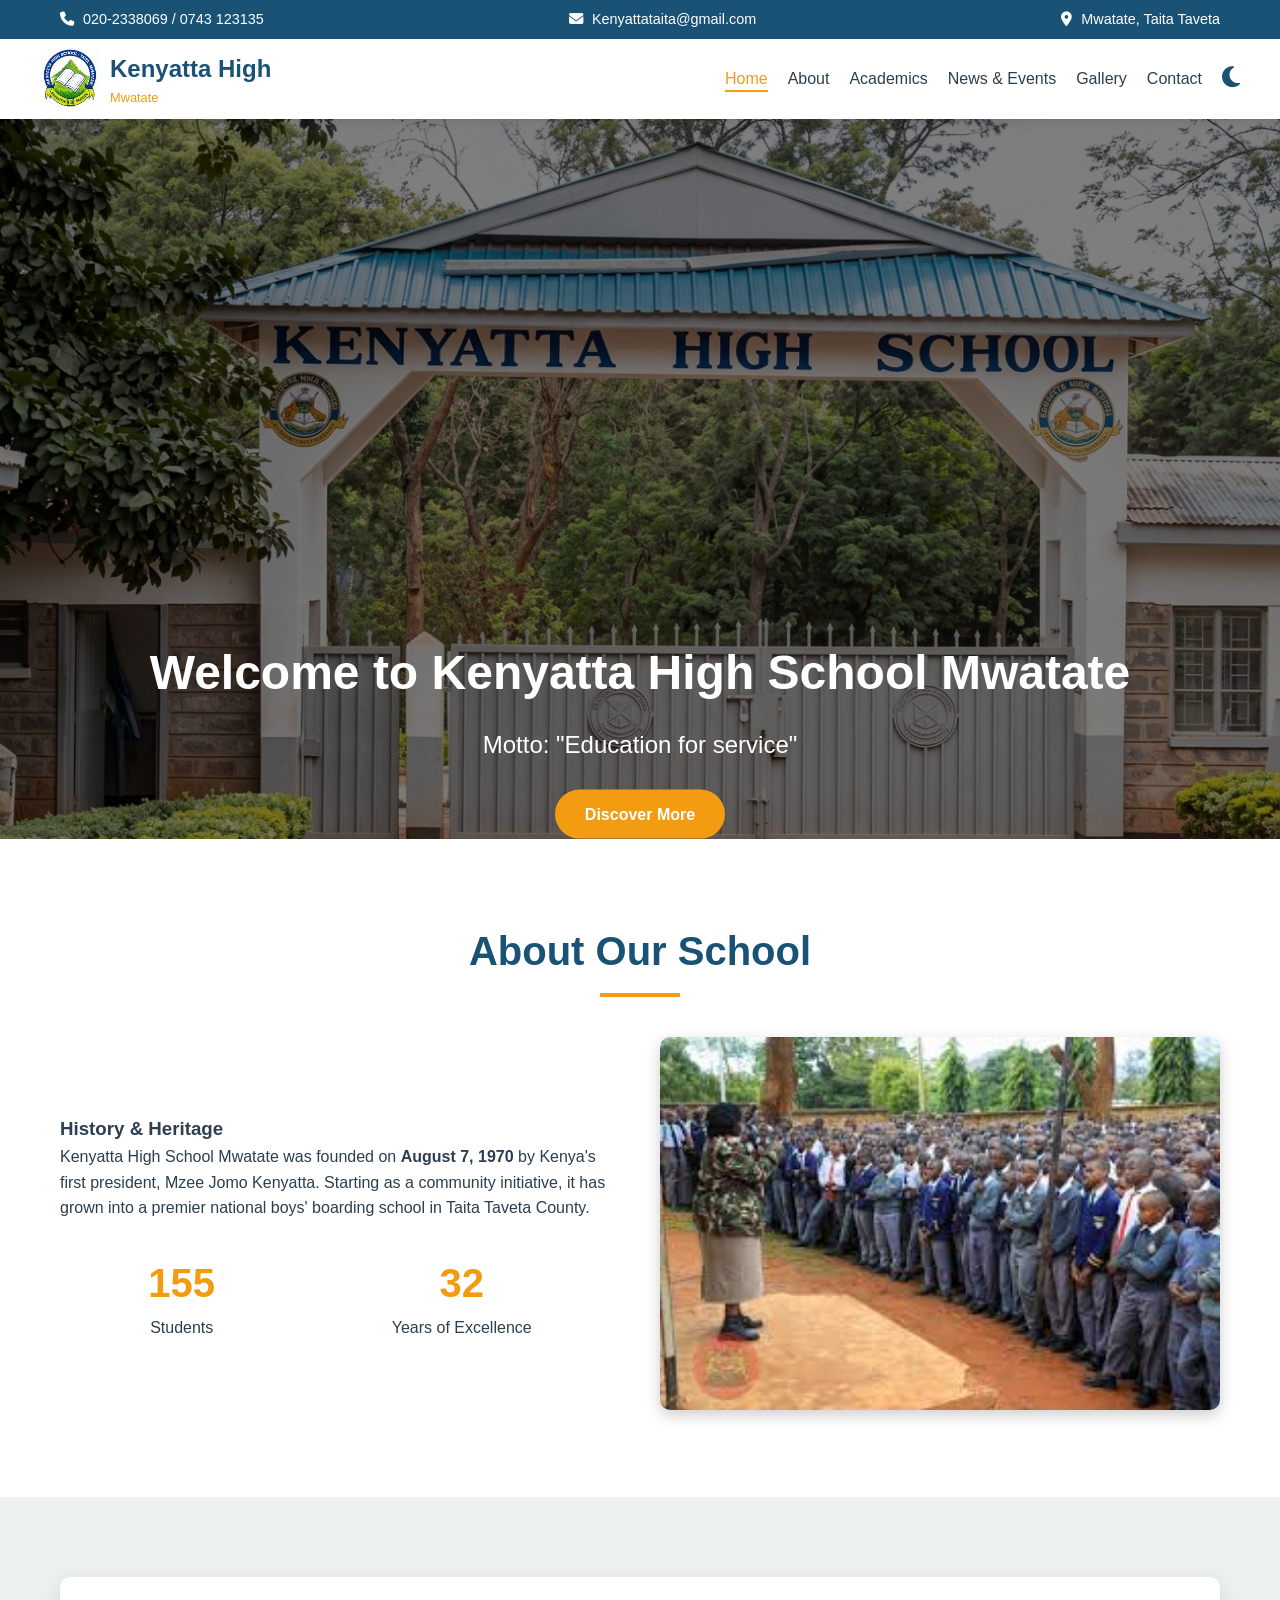
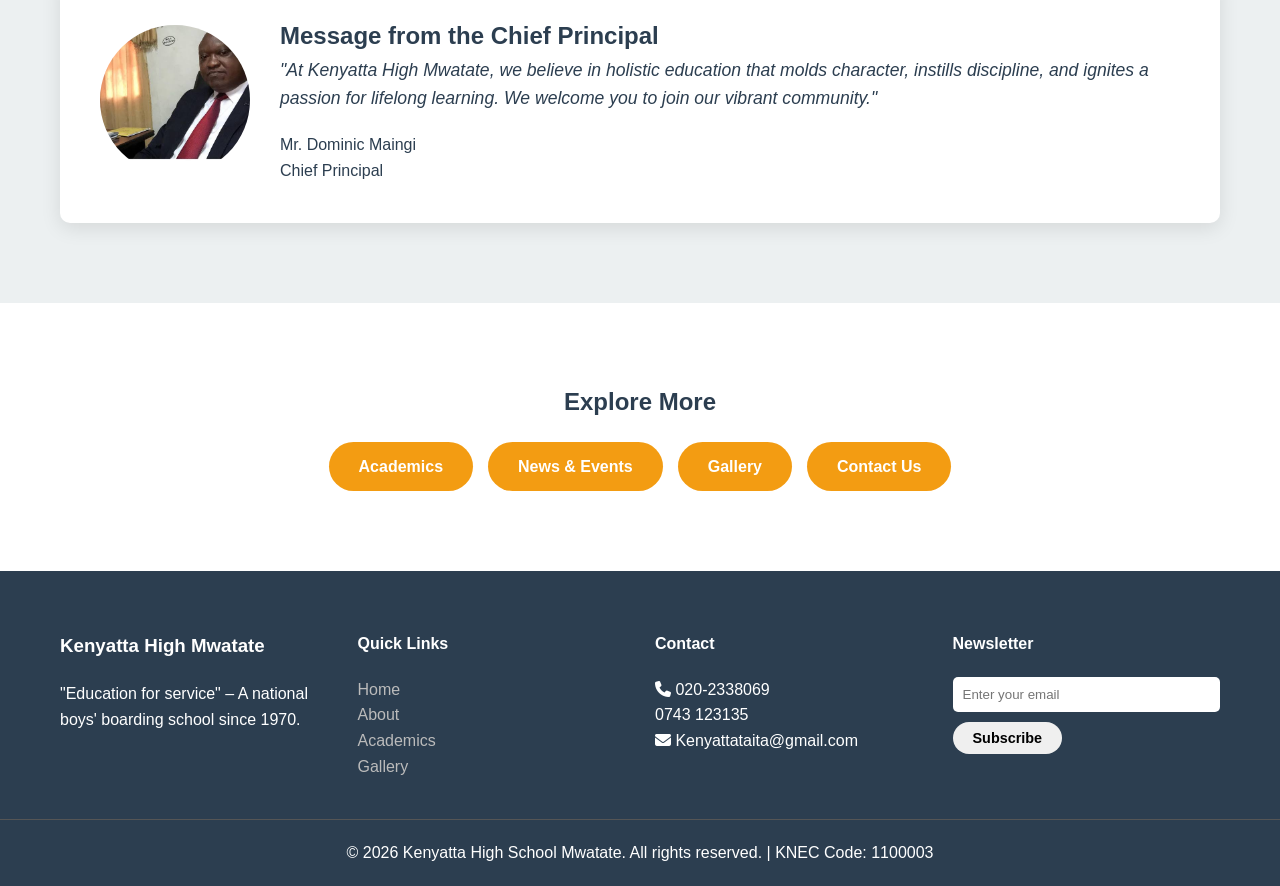
==== index.html @ a3734866 "Add files via upload" ====
<!DOCTYPE html>
<html lang="en">
<head>
    <meta charset="UTF-8">
    <meta name="viewport" content="width=device-width, initial-scale=1.0">
    <title>Kenyatta High School Mwatate | Home</title>
    <meta name="description" content="Kenyatta High School Mwatate - A national boys' boarding school in Taita Taveta offering quality education since 1970.">
    <link rel="icon" type="image/jpeg" href="images/badge.jpg">
    <link rel="stylesheet" href="https://cdnjs.cloudflare.com/ajax/libs/font-awesome/6.5.1/css/all.min.css">
    <link rel="stylesheet" href="css/style.css">
    <style>
        .hero-static {
            position: relative; height: 80vh; background-size: cover; background-position: center;
            display: flex; align-items: center; justify-content: center;
        }
        .hero-static .overlay {
            position: absolute; top:0; left:0; width:100%; height:100%;
            background: rgba(0,0,0,0.5);
        }
        .hero-static .hero-content {
            position: relative; z-index:1; text-align:center; color:#fff;
        }
    </style>
</head>
<body>
    <div id="preloader"><div class="loader"></div></div>

    <header id="header">
        <div class="top-bar">
            <div class="container">
                <span><i class="fas fa-phone"></i> 020-2338069 / 0743 123135</span>
                <span><i class="fas fa-envelope"></i> Kenyattataita@gmail.com</span>
                <span><i class="fas fa-map-marker-alt"></i> Mwatate, Taita Taveta</span>
            </div>
        </div>
        <nav class="navbar">
            <div class="container">
                <a href="index.html" class="logo">
                    <img src="images/badge.jpg" alt="School Logo">
                    <div>
                        <h1>Kenyatta High</h1>
                        <p>Mwatate</p>
                    </div>
                </a>
                <ul class="nav-menu" id="nav-menu">
                    <li><a href="index.html" class="active">Home</a></li>
                    <li><a href="about.html">About</a></li>
                    <li><a href="academics.html">Academics</a></li>
                    <li><a href="news.html">News & Events</a></li>
                    <li><a href="gallery.html">Gallery</a></li>
                    <li><a href="contact.html">Contact</a></li>
                    <li><button id="darkModeToggle" class="btn-icon"><i class="fas fa-moon"></i></button></li>
                </ul>
                <div class="hamburger" id="hamburger"><span></span><span></span><span></span></div>
            </div>
        </nav>
    </header>

    <section id="home" class="hero-static" style="background-image: url('images/entrance.png');">
        <div class="overlay"></div>
        <div class="hero-content">
            <h2>Welcome to Kenyatta High School Mwatate</h2>
            <p>Motto: "Education for service"</p>
            <a href="about.html" class="btn btn-primary">Discover More</a>
        </div>
    </section>

    <section class="section">
        <div class="container">
            <h2 class="section-title">About Our School</h2>
            <div class="about-grid">
                <div class="about-text">
                    <h3>History & Heritage</h3>
                    <p>Kenyatta High School Mwatate was founded on <strong>August 7, 1970</strong> by Kenya's first president, Mzee Jomo Kenyatta. Starting as a community initiative, it has grown into a premier national boys' boarding school in Taita Taveta County.</p>
                    <div class="stats">
                        <div class="stat-item"><span class="counter" data-target="960">0</span><p>Students</p></div>
                        <div class="stat-item"><span class="counter" data-target="56">0</span><p>Years of Excellence</p></div>
                    </div>
                </div>
                <div class="about-image"><img src="images/about.jpg" alt="School building"></div>
            </div>
        </div>
    </section>

    <section class="principals-message section bg-light">
        <div class="container">
            <div class="message-card">
                <img src="images/principal.jpg" alt="Principal Dominic Maingi" class="principal-img">
                <div class="message-content">
                    <h2>Message from the Chief Principal</h2>
                    <blockquote>"At Kenyatta High Mwatate, we believe in holistic education that molds character, instills discipline, and ignites a passion for lifelong learning. We welcome you to join our vibrant community."</blockquote>
                    <p class="principal-name">Mr. Dominic Maingi</p>
                    <p class="principal-title">Chief Principal</p>
                </div>
            </div>
        </div>
    </section>

    <section class="section">
        <div class="container" style="text-align:center;">
            <h2>Explore More</h2>
            <div style="display:flex; flex-wrap:wrap; gap:15px; justify-content:center; margin-top:20px;">
                <a href="academics.html" class="btn btn-primary">Academics</a>
                <a href="news.html" class="btn btn-primary">News & Events</a>
                <a href="gallery.html" class="btn btn-primary">Gallery</a>
                <a href="contact.html" class="btn btn-primary">Contact Us</a>
            </div>
        </div>
    </section>

    <footer class="footer">
        <div class="container footer-grid">
            <div class="footer-col">
                <h3>Kenyatta High Mwatate</h3>
                <p>"Education for service" – A national boys' boarding school since 1970.</p>
            </div>
            <div class="footer-col">
                <h4>Quick Links</h4>
                <ul>
                    <li><a href="index.html">Home</a></li>
                    <li><a href="about.html">About</a></li>
                    <li><a href="academics.html">Academics</a></li>
                    <li><a href="gallery.html">Gallery</a></li>
                </ul>
            </div>
            <div class="footer-col">
                <h4>Contact</h4>
                <p><i class="fas fa-phone"></i> 020-2338069<br> 0743 123135</p>
                <p><i class="fas fa-envelope"></i> Kenyattataita@gmail.com</p>
            </div>
            <div class="footer-col">
                <h4>Newsletter</h4>
                <form id="newsletterForm">
                    <input type="email" placeholder="Enter your email" required>
                    <button type="submit" class="btn btn-sm">Subscribe</button>
                </form>
            </div>
        </div>
        <div class="footer-bottom">
            <p>&copy; 2026 Kenyatta High School Mwatate. All rights reserved. | KNEC Code: 1100003</p>
        </div>
    </footer>

    <button id="backToTop"><i class="fas fa-chevron-up"></i></button>
    <script src="js/main.js"></script>
</body>
</html>
---- css/style.css ----
/* === Reset & Base === */
* {
    margin: 0;
    padding: 0;
    box-sizing: border-box;
}
:root {
    --primary: #1a5276;
    --secondary: #f39c12;
    --dark: #2c3e50;
    --light: #ecf0f1;
    --white: #ffffff;
    --transition: all 0.3s ease;
}
html {
    scroll-behavior: smooth;
}
body {
    font-family: 'Segoe UI', Tahoma, Geneva, Verdana, sans-serif;
    line-height: 1.6;
    color: var(--dark);
    background: var(--white);
    transition: background 0.3s, color 0.3s;
}
body.dark-mode {
    --primary: #2980b9;
    --dark: #ecf0f1;
    --light: #2c3e50;
    --white: #1a1a2e;
    color: var(--dark);
    background: var(--white);
}
.container {
    max-width: 1200px;
    margin: auto;
    padding: 0 20px;
}
.section {
    padding: 80px 0;
}
.section-title {
    text-align: center;
    font-size: 2.5rem;
    margin-bottom: 40px;
    position: relative;
    color: var(--primary);
}
.section-title::after {
    content: '';
    display: block;
    width: 80px;
    height: 4px;
    background: var(--secondary);
    margin: 10px auto;
}
.bg-light {
    background: var(--light);
}
.btn {
    display: inline-block;
    padding: 12px 30px;
    border: none;
    border-radius: 30px;
    font-weight: bold;
    cursor: pointer;
    transition: var(--transition);
    text-decoration: none;
}
.btn-primary {
    background: var(--secondary);
    color: var(--white);
}
.btn-primary:hover {
    background: #e67e22;
    transform: translateY(-2px);
}
.btn-sm {
    padding: 8px 20px;
    font-size: 0.9rem;
}
.btn-icon {
    background: transparent;
    border: none;
    font-size: 1.5rem;
    cursor: pointer;
    color: var(--primary);
}

/* Preloader */
#preloader {
    position: fixed;
    top: 0; left: 0;
    width: 100%;
    height: 100%;
    background: #fff;
    z-index: 9999;
    display: flex;
    justify-content: center;
    align-items: center;
    transition: opacity 0.5s;
}
#preloader.fade-out {
    opacity: 0;
    visibility: hidden;
}
.loader {
    border: 5px solid #f3f3f3;
    border-top: 5px solid var(--secondary);
    border-radius: 50%;
    width: 60px;
    height: 60px;
    animation: spin 1s linear infinite;
}
@keyframes spin { 0% { transform: rotate(0deg); } 100% { transform: rotate(360deg); } }

/* Header */
.top-bar {
    background: var(--primary);
    color: var(--white);
    padding: 8px 0;
    font-size: 0.9rem;
}
.top-bar .container {
    display: flex;
    justify-content: space-between;
    flex-wrap: wrap;
    gap: 15px;
}
.top-bar span i { margin-right: 5px; }
.navbar {
    background: var(--white);
    box-shadow: 0 2px 10px rgba(0,0,0,0.1);
    position: sticky;
    top: 0;
    z-index: 1000;
}
.navbar .container {
    display: flex;
    justify-content: space-between;
    align-items: center;
    padding: 10px 0;
}
.logo {
    display: flex;
    align-items: center;
    text-decoration: none;
    color: var(--primary);
}
.logo img {
    width: 60px;
    margin-right: 10px;
}
.logo h1 {
    font-size: 1.5rem;
}
.logo p {
    font-size: 0.8rem;
    color: var(--secondary);
}
.nav-menu {
    display: flex;
    list-style: none;
    align-items: center;
    gap: 20px;
}
.nav-menu a {
    text-decoration: none;
    color: var(--dark);
    font-weight: 500;
    transition: var(--transition);
    position: relative;
}
.nav-menu a:hover,
.nav-menu a.active {
    color: var(--secondary);
}
.nav-menu a::after {
    content: '';
    position: absolute;
    bottom: -5px;
    left: 0;
    width: 0;
    height: 2px;
    background: var(--secondary);
    transition: width 0.3s;
}
.nav-menu a:hover::after,
.nav-menu a.active::after { width: 100%; }
.hamburger {
    display: none;
    flex-direction: column;
    cursor: pointer;
}
.hamburger span {
    width: 25px;
    height: 3px;
    background: var(--dark);
    margin: 3px 0;
    transition: var(--transition);
}

/* Hero Slider */
.hero {
    position: relative;
    height: 80vh;
    overflow: hidden;
}
.slide {
    position: absolute;
    top: 0; left: 0;
    width: 100%;
    height: 100%;
    background-size: cover;
    background-position: center;
    opacity: 0;
    transition: opacity 1s ease-in-out;
}
.slide.active { opacity: 1; }
.overlay {
    position: absolute;
    top: 0; left: 0;
    width: 100%;
    height: 100%;
    background: rgba(0,0,0,0.5);
}
.hero-content {
    position: relative;
    z-index: 1;
    color: var(--white);
    text-align: center;
    top: 50%;
    transform: translateY(-50%);
    padding: 0 20px;
}
.hero-content h2 {
    font-size: 3rem;
    margin-bottom: 15px;
    animation: fadeInDown 1s;
}
.hero-content p {
    font-size: 1.5rem;
    margin-bottom: 25px;
}
@keyframes fadeInDown {
    from { opacity: 0; transform: translateY(-30px); }
    to { opacity: 1; transform: translateY(0); }
}
.slide-btn {
    position: absolute;
    top: 50%;
    transform: translateY(-50%);
    background: rgba(255,255,255,0.7);
    border: none;
    font-size: 2rem;
    padding: 10px;
    cursor: pointer;
    border-radius: 50%;
    z-index: 2;
    transition: var(--transition);
}
.prev { left: 20px; }
.next { right: 20px; }
.slide-btn:hover { background: var(--white); }

/* About & Stats */
.about-grid {
    display: grid;
    grid-template-columns: 1fr 1fr;
    gap: 40px;
    align-items: center;
}
.about-image img {
    width: 100%;
    border-radius: 10px;
    box-shadow: 0 5px 15px rgba(0,0,0,0.2);
}
.stats {
    display: flex;
    justify-content: space-around;
    margin-top: 30px;
}
.stat-item {
    text-align: center;
}
.stat-item span {
    font-size: 2.5rem;
    font-weight: bold;
    color: var(--secondary);
}
/* Principal's Message */
.message-card {
    display: flex;
    align-items: center;
    gap: 30px;
    background: var(--white);
    padding: 40px;
    border-radius: 10px;
    box-shadow: 0 5px 20px rgba(0,0,0,0.1);
}
.principal-img {
    width: 150px;
    height: 150px;
    border-radius: 50%;
    object-fit: cover;
}
blockquote {
    font-style: italic;
    font-size: 1.1rem;
    margin-bottom: 20px;
}

/* Departments */
.departments-grid {
    display: grid;
    grid-template-columns: repeat(auto-fit, minmax(200px, 1fr));
    gap: 30px;
}
.dept-card {
    background: var(--white);
    padding: 30px;
    text-align: center;
    border-radius: 10px;
    box-shadow: 0 3px 10px rgba(0,0,0,0.1);
    transition: transform 0.3s;
}
.dept-card:hover { transform: translateY(-5px); }
.dept-card i { color: var(--primary); margin-bottom: 15px; }

/* News */
.news-grid {
    display: grid;
    grid-template-columns: repeat(auto-fit, minmax(300px, 1fr));
    gap: 30px;
}
.news-card {
    background: var(--white);
    border-radius: 10px;
    overflow: hidden;
    box-shadow: 0 3px 10px rgba(0,0,0,0.1);
    transition: transform 0.3s;
}
.news-card:hover { transform: translateY(-5px); }
.news-card img { width: 100%; height: 200px; object-fit: cover; }
.news-body { padding: 20px; }
.date { color: var(--secondary); font-size: 0.9rem; }
.read-more { color: var(--primary); font-weight: bold; text-decoration: none; }

/* Modals */
.modal {
    display: none;
    position: fixed;
    z-index: 2000;
    left: 0; top: 0;
    width: 100%; height: 100%;
    background: rgba(0,0,0,0.8);
    align-items: center;
    justify-content: center;
}
.modal-content {
    background: var(--white);
    padding: 30px;
    border-radius: 10px;
    max-width: 600px;
    width: 90%;
    position: relative;
}
.close-modal {
    position: absolute;
    top: 10px; right: 20px;
    font-size: 2rem;
    cursor: pointer;
}

/* Gallery */
.gallery-grid {
    display: grid;
    grid-template-columns: repeat(auto-fit, minmax(250px, 1fr));
    gap: 15px;
}
.gallery-item img {
    width: 100%;
    height: 200px;
    object-fit: cover;
    cursor: pointer;
    border-radius: 5px;
    transition: transform 0.3s;
}
.gallery-item img:hover { transform: scale(1.05); }

/* Lightbox */
.lightbox {
    display: none;
    position: fixed;
    z-index: 3000;
    left: 0; top: 0;
    width: 100%; height: 100%;
    background: rgba(0,0,0,0.9);
    text-align: center;
}
.lightbox-content {
    max-width: 90%;
    max-height: 80vh;
    margin: auto;
    display: block;
    margin-top: 5%;
}
.close-lightbox {
    position: absolute;
    top: 20px; right: 40px;
    color: #fff;
    font-size: 3rem;
    cursor: pointer;
}

/* Contact */
.contact-grid {
    display: grid;
    grid-template-columns: 1fr 1fr;
    gap: 40px;
}
.contact-form input,
.contact-form textarea {
    width: 100%;
    padding: 15px;
    margin-bottom: 20px;
    border: 1px solid #ddd;
    border-radius: 5px;
    font-family: inherit;
}
.contact-info .info-item {
    display: flex;
    align-items: center;
    gap: 15px;
    margin-bottom: 25px;
}
.social-links a {
    color: var(--primary);
    font-size: 1.5rem;
    margin-right: 15px;
    transition: var(--transition);
}
.social-links a:hover { color: var(--secondary); }
.map-container { margin-top: 40px; border-radius: 10px; overflow: hidden; }

/* Footer */
.footer {
    background: var(--dark);
    color: var(--white);
    padding: 60px 0 20px;
}
.footer-grid {
    display: grid;
    grid-template-columns: repeat(auto-fit, minmax(200px, 1fr));
    gap: 30px;
}
.footer-col h3, .footer-col h4 { margin-bottom: 20px; }
.footer-col ul { list-style: none; }
.footer-col ul li a {
    color: #bbb;
    text-decoration: none;
    transition: var(--transition);
}
.footer-col ul li a:hover { color: var(--secondary); }
.footer-col input[type="email"] {
    width: 100%;
    padding: 10px;
    margin-bottom: 10px;
    border: none;
    border-radius: 5px;
}
.footer-bottom {
    text-align: center;
    margin-top: 40px;
    padding-top: 20px;
    border-top: 1px solid #555;
}

/* Back to Top */
#backToTop {
    position: fixed;
    bottom: 30px;
    right: 30px;
    background: var(--secondary);
    color: var(--white);
    border: none;
    border-radius: 50%;
    width: 50px;
    height: 50px;
    font-size: 1.5rem;
    cursor: pointer;
    display: none;
    z-index: 999;
    box-shadow: 0 3px 10px rgba(0,0,0,0.3);
}
#backToTop:hover { background: #e67e22; }

/* Responsive */
@media (max-width: 768px) {
    .hamburger { display: flex; }
    .nav-menu {
        position: fixed;
        left: -100%;
        top: 0;
        flex-direction: column;
        background: var(--white);
        width: 70%;
        height: 100vh;
        padding-top: 80px;
        transition: 0.3s;
        box-shadow: 0 0 10px rgba(0,0,0,0.2);
    }
    .nav-menu.active { left: 0; }
    .about-grid, .contact-grid { grid-template-columns: 1fr; }
    .message-card { flex-direction: column; text-align: center; }
    .hero-content h2 { font-size: 2rem; }
}
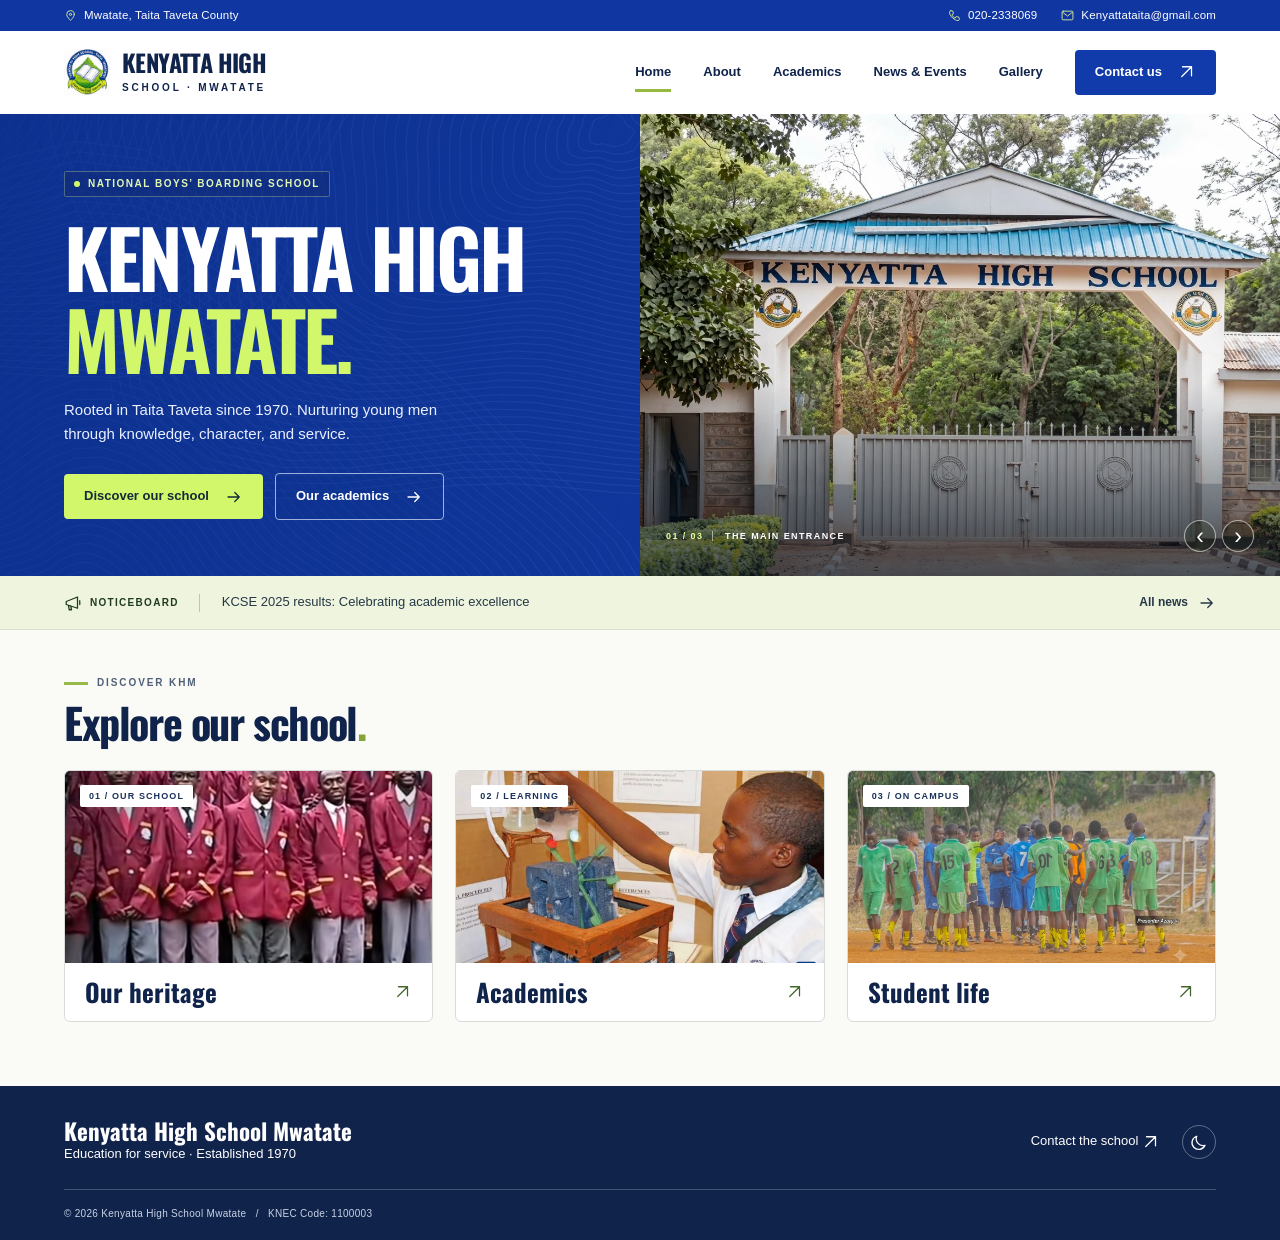
==== commit 2236ffc4: "Redesign school website and add transparent school favicon Co-authored-by: arena-agent <297053741+ar" ====
--- a/index.html
+++ b/index.html
@@ -1,147 +1,317 @@
-<!DOCTYPE html>
-<html lang="en">
-<head>
-    <meta charset="UTF-8">
-    <meta name="viewport" content="width=device-width, initial-scale=1.0">
-    <title>Kenyatta High School Mwatate | Home</title>
-    <meta name="description" content="Kenyatta High School Mwatate - A national boys' boarding school in Taita Taveta offering quality education since 1970.">
-    <link rel="icon" type="image/jpeg" href="images/badge.jpg">
-    <link rel="stylesheet" href="https://cdnjs.cloudflare.com/ajax/libs/font-awesome/6.5.1/css/all.min.css">
-    <link rel="stylesheet" href="css/style.css">
-    <style>
-        .hero-static {
-            position: relative; height: 80vh; background-size: cover; background-position: center;
-            display: flex; align-items: center; justify-content: center;
-        }
-        .hero-static .overlay {
-            position: absolute; top:0; left:0; width:100%; height:100%;
-            background: rgba(0,0,0,0.5);
-        }
-        .hero-static .hero-content {
-            position: relative; z-index:1; text-align:center; color:#fff;
-        }
-    </style>
-</head>
-<body>
-    <div id="preloader"><div class="loader"></div></div>
-
-    <header id="header">
-        <div class="top-bar">
-            <div class="container">
-                <span><i class="fas fa-phone"></i> 020-2338069 / 0743 123135</span>
-                <span><i class="fas fa-envelope"></i> Kenyattataita@gmail.com</span>
-                <span><i class="fas fa-map-marker-alt"></i> Mwatate, Taita Taveta</span>
-            </div>
-        </div>
-        <nav class="navbar">
-            <div class="container">
-                <a href="index.html" class="logo">
-                    <img src="images/badge.jpg" alt="School Logo">
-                    <div>
-                        <h1>Kenyatta High</h1>
-                        <p>Mwatate</p>
-                    </div>
-                </a>
-                <ul class="nav-menu" id="nav-menu">
-                    <li><a href="index.html" class="active">Home</a></li>
-                    <li><a href="about.html">About</a></li>
-                    <li><a href="academics.html">Academics</a></li>
-                    <li><a href="news.html">News & Events</a></li>
-                    <li><a href="gallery.html">Gallery</a></li>
-                    <li><a href="contact.html">Contact</a></li>
-                    <li><button id="darkModeToggle" class="btn-icon"><i class="fas fa-moon"></i></button></li>
-                </ul>
-                <div class="hamburger" id="hamburger"><span></span><span></span><span></span></div>
-            </div>
-        </nav>
-    </header>
-
-    <section id="home" class="hero-static" style="background-image: url('images/entrance.png');">
-        <div class="overlay"></div>
-        <div class="hero-content">
-            <h2>Welcome to Kenyatta High School Mwatate</h2>
-            <p>Motto: "Education for service"</p>
-            <a href="about.html" class="btn btn-primary">Discover More</a>
-        </div>
-    </section>
-
-    <section class="section">
-        <div class="container">
-            <h2 class="section-title">About Our School</h2>
-            <div class="about-grid">
-                <div class="about-text">
-                    <h3>History & Heritage</h3>
-                    <p>Kenyatta High School Mwatate was founded on <strong>August 7, 1970</strong> by Kenya's first president, Mzee Jomo Kenyatta. Starting as a community initiative, it has grown into a premier national boys' boarding school in Taita Taveta County.</p>
-                    <div class="stats">
-                        <div class="stat-item"><span class="counter" data-target="960">0</span><p>Students</p></div>
-                        <div class="stat-item"><span class="counter" data-target="56">0</span><p>Years of Excellence</p></div>
-                    </div>
-                </div>
-                <div class="about-image"><img src="images/about.jpg" alt="School building"></div>
-            </div>
-        </div>
-    </section>
-
-    <section class="principals-message section bg-light">
-        <div class="container">
-            <div class="message-card">
-                <img src="images/principal.jpg" alt="Principal Dominic Maingi" class="principal-img">
-                <div class="message-content">
-                    <h2>Message from the Chief Principal</h2>
-                    <blockquote>"At Kenyatta High Mwatate, we believe in holistic education that molds character, instills discipline, and ignites a passion for lifelong learning. We welcome you to join our vibrant community."</blockquote>
-                    <p class="principal-name">Mr. Dominic Maingi</p>
-                    <p class="principal-title">Chief Principal</p>
-                </div>
-            </div>
-        </div>
-    </section>
-
-    <section class="section">
-        <div class="container" style="text-align:center;">
-            <h2>Explore More</h2>
-            <div style="display:flex; flex-wrap:wrap; gap:15px; justify-content:center; margin-top:20px;">
-                <a href="academics.html" class="btn btn-primary">Academics</a>
-                <a href="news.html" class="btn btn-primary">News & Events</a>
-                <a href="gallery.html" class="btn btn-primary">Gallery</a>
-                <a href="contact.html" class="btn btn-primary">Contact Us</a>
-            </div>
-        </div>
-    </section>
-
-    <footer class="footer">
-        <div class="container footer-grid">
-            <div class="footer-col">
-                <h3>Kenyatta High Mwatate</h3>
-                <p>"Education for service" – A national boys' boarding school since 1970.</p>
-            </div>
-            <div class="footer-col">
-                <h4>Quick Links</h4>
-                <ul>
-                    <li><a href="index.html">Home</a></li>
-                    <li><a href="about.html">About</a></li>
-                    <li><a href="academics.html">Academics</a></li>
-                    <li><a href="gallery.html">Gallery</a></li>
-                </ul>
-            </div>
-            <div class="footer-col">
-                <h4>Contact</h4>
-                <p><i class="fas fa-phone"></i> 020-2338069<br> 0743 123135</p>
-                <p><i class="fas fa-envelope"></i> Kenyattataita@gmail.com</p>
-            </div>
-            <div class="footer-col">
-                <h4>Newsletter</h4>
-                <form id="newsletterForm">
-                    <input type="email" placeholder="Enter your email" required>
-                    <button type="submit" class="btn btn-sm">Subscribe</button>
-                </form>
-            </div>
-        </div>
-        <div class="footer-bottom">
-            <p>&copy; 2026 Kenyatta High School Mwatate. All rights reserved. | KNEC Code: 1100003</p>
-        </div>
-    </footer>
-
-    <button id="backToTop"><i class="fas fa-chevron-up"></i></button>
-    <script src="js/main.js"></script>
-</body>
-</html>+<!doctype html>
+<html lang="en">
+  <head>
+    <meta charset="utf-8" />
+    <meta name="viewport" content="width=device-width,initial-scale=1" />
+    <title>Home | Kenyatta High School Mwatate</title>
+    <meta
+      name="description"
+      content="Kenyatta High School Mwatate — a national boys’ boarding school in Taita Taveta since 1970. Explore our heritage, academics and campus life."
+    />
+    <link rel="icon" href="favicon.ico?v=2" sizes="16x16 32x32 48x48" />
+    <link rel="icon" href="images/favicon.svg?v=2" type="image/svg+xml" sizes="any" />
+    <link rel="stylesheet" href="css/style.css" />
+    <script defer src="js/main.js"></script>
+  </head>
+  <body>
+    <a class="skip" href="#main">Skip to content</a>
+    <header>
+      <div class="utility">
+        <div class="wrap">
+          <span
+            ><svg
+              aria-hidden="true"
+              class="icon"
+              viewBox="0 0 24 24"
+              fill="none"
+              stroke="currentColor"
+              stroke-width="1.7"
+              stroke-linecap="round"
+              stroke-linejoin="round"
+            >
+              <path d="M19 10c0 5-7 11-7 11S5 15 5 10a7 7 0 1 1 14 0Z" />
+              <circle cx="12" cy="10" r="2" />
+            </svg>
+            Mwatate, Taita Taveta County</span
+          >
+          <div>
+            <a href="tel:+254202338069"
+              ><svg
+                aria-hidden="true"
+                class="icon"
+                viewBox="0 0 24 24"
+                fill="none"
+                stroke="currentColor"
+                stroke-width="1.7"
+                stroke-linecap="round"
+                stroke-linejoin="round"
+              >
+                <path
+                  d="m5 3 4 1 1 5-3 2c2 3 3 4 6 6l2-3 5 1 1 4c-1 6-12-1-15-5S1 4 5 3Z"
+                />
+              </svg>
+              020-2338069</a
+            ><a href="mailto:Kenyattataita@gmail.com"
+              ><svg
+                aria-hidden="true"
+                class="icon"
+                viewBox="0 0 24 24"
+                fill="none"
+                stroke="currentColor"
+                stroke-width="1.7"
+                stroke-linecap="round"
+                stroke-linejoin="round"
+              >
+                <rect x="2" y="4" width="20" height="16" rx="2" />
+                <path d="m3 6 9 7 9-7" />
+              </svg>
+              Kenyattataita@gmail.com</a
+            >
+          </div>
+        </div>
+      </div>
+      <div class="wrap navrow">
+        <a class="brand" href="index.html"
+          ><img src="images/badge.jpg" alt="" /><span
+            >KENYATTA HIGH<small>SCHOOL · MWATATE</small></span
+          ></a
+        ><button
+          class="menu"
+          aria-label="Toggle navigation"
+          aria-expanded="false"
+          aria-controls="nav"
+        >
+          <svg
+            aria-hidden="true"
+            class="icon"
+            viewBox="0 0 24 24"
+            fill="none"
+            stroke="currentColor"
+            stroke-width="1.7"
+            stroke-linecap="round"
+            stroke-linejoin="round"
+          >
+            <path d="M3 6h18M3 12h18M3 18h18" />
+          </svg>
+        </button>
+        <nav id="nav" aria-label="Main navigation">
+          <a href="index.html" aria-current="page">Home </a
+          ><a href="about.html">About </a><a href="academics.html">Academics </a
+          ><a href="news.html">News & Events </a
+          ><a href="gallery.html">Gallery </a
+          ><a href="contact.html" class="navcontact"
+            >Contact us
+            <svg
+              aria-hidden="true"
+              class="icon"
+              viewBox="0 0 24 24"
+              fill="none"
+              stroke="currentColor"
+              stroke-width="1.7"
+              stroke-linecap="round"
+              stroke-linejoin="round"
+            >
+              <path d="M5 18 18 5M6 5h12v12" /></svg
+          ></a>
+        </nav>
+      </div>
+    </header>
+    <main id="main" class="">
+      <section class="hero">
+        <div class="hero-copy">
+          <div class="eyebrow badge">
+            <b></b> NATIONAL BOYS’ BOARDING SCHOOL
+          </div>
+          <h1>KENYATTA HIGH<br /><em>MWATATE.</em></h1>
+          <p>
+            Rooted in Taita Taveta since 1970. Nurturing young men through
+            knowledge, character, and service.
+          </p>
+          <div class="buttons">
+            <a class="button lime" href="about.html"
+              >Discover our school
+              <svg
+                aria-hidden="true"
+                class="icon"
+                viewBox="0 0 24 24"
+                fill="none"
+                stroke="currentColor"
+                stroke-width="1.7"
+                stroke-linecap="round"
+                stroke-linejoin="round"
+              >
+                <path d="M4 12h15m-6-6 6 6-6 6" /></svg></a
+            ><a class="button outline" href="academics.html"
+              >Our academics
+              <svg
+                aria-hidden="true"
+                class="icon"
+                viewBox="0 0 24 24"
+                fill="none"
+                stroke="currentColor"
+                stroke-width="1.7"
+                stroke-linecap="round"
+                stroke-linejoin="round"
+              >
+                <path d="M4 12h15m-6-6 6 6-6 6" /></svg
+            ></a>
+          </div>
+        </div>
+        <figure class="hero-photo">
+          <img
+            id="slide"
+            src="images/entrance.webp"
+            alt="Main entrance to Kenyatta High School"
+          />
+          <figcaption>
+            <span id="caption" aria-live="polite"
+              ><b>01 / 03</b> &nbsp; THE MAIN ENTRANCE</span
+            ><span class="slide-buttons"
+              ><button id="prev" aria-label="Previous campus photo">‹</button
+              ><button id="next" aria-label="Next campus photo">›</button></span
+            >
+          </figcaption>
+        </figure>
+      </section>
+      <aside class="notice">
+        <div class="wrap">
+          <strong
+            ><svg
+              aria-hidden="true"
+              class="icon"
+              viewBox="0 0 24 24"
+              fill="none"
+              stroke="currentColor"
+              stroke-width="1.7"
+              stroke-linecap="round"
+              stroke-linejoin="round"
+            >
+              <path d="m3 10 15-6v15L3 14zm3 6 1 5h3l-1-5M21 9v5" />
+            </svg>
+            NOTICEBOARD</strong
+          ><a href="news.html#results"
+            >KCSE 2025 results: Celebrating academic excellence</a
+          ><a class="allnews" href="news.html"
+            >All news
+            <svg
+              aria-hidden="true"
+              class="icon"
+              viewBox="0 0 24 24"
+              fill="none"
+              stroke="currentColor"
+              stroke-width="1.7"
+              stroke-linecap="round"
+              stroke-linejoin="round"
+            >
+              <path d="M4 12h15m-6-6 6 6-6 6" /></svg
+          ></a>
+        </div>
+      </aside>
+      <section class="wrap explore">
+        <div class="kicker">DISCOVER KHM</div>
+        <h2>Explore our school<span>.</span></h2>
+        <div class="cards">
+          <a class="photo-card" href="about.html"
+            ><div class="card-image">
+              <img src="images/Prefects.jpg" alt="" /><small
+                >01 / OUR SCHOOL</small
+              >
+            </div>
+            <div class="cardname">
+              <h3>Our heritage</h3>
+              <svg
+                aria-hidden="true"
+                class="icon"
+                viewBox="0 0 24 24"
+                fill="none"
+                stroke="currentColor"
+                stroke-width="1.7"
+                stroke-linecap="round"
+                stroke-linejoin="round"
+              >
+                <path d="M5 18 18 5M6 5h12v12" />
+              </svg></div></a
+          ><a class="photo-card" href="academics.html"
+            ><div class="card-image">
+              <img src="images/science.webp" alt="" /><small
+                >02 / LEARNING</small
+              >
+            </div>
+            <div class="cardname">
+              <h3>Academics</h3>
+              <svg
+                aria-hidden="true"
+                class="icon"
+                viewBox="0 0 24 24"
+                fill="none"
+                stroke="currentColor"
+                stroke-width="1.7"
+                stroke-linecap="round"
+                stroke-linejoin="round"
+              >
+                <path d="M5 18 18 5M6 5h12v12" />
+              </svg></div></a
+          ><a class="photo-card" href="gallery.html"
+            ><div class="card-image">
+              <img src="images/sports.webp" alt="" /><small
+                >03 / ON CAMPUS</small
+              >
+            </div>
+            <div class="cardname">
+              <h3>Student life</h3>
+              <svg
+                aria-hidden="true"
+                class="icon"
+                viewBox="0 0 24 24"
+                fill="none"
+                stroke="currentColor"
+                stroke-width="1.7"
+                stroke-linecap="round"
+                stroke-linejoin="round"
+              >
+                <path d="M5 18 18 5M6 5h12v12" />
+              </svg></div
+          ></a>
+        </div>
+      </section>
+    </main>
+    <footer>
+      <div class="wrap foot">
+        <div>
+          <h3>Kenyatta High School Mwatate</h3>
+          <p>Education for service · Established 1970</p>
+        </div>
+        <a href="contact.html"
+          >Contact the school
+          <svg
+            aria-hidden="true"
+            class="icon"
+            viewBox="0 0 24 24"
+            fill="none"
+            stroke="currentColor"
+            stroke-width="1.7"
+            stroke-linecap="round"
+            stroke-linejoin="round"
+          >
+            <path d="M5 18 18 5M6 5h12v12" /></svg></a
+        ><button id="theme" aria-label="Toggle dark mode" aria-pressed="false">
+          <svg
+            aria-hidden="true"
+            class="icon"
+            viewBox="0 0 24 24"
+            fill="none"
+            stroke="currentColor"
+            stroke-width="1.7"
+            stroke-linecap="round"
+            stroke-linejoin="round"
+          >
+            <path d="M20 15a9 9 0 0 1-11-12 9 9 0 1 0 11 12Z" />
+          </svg>
+        </button>
+      </div>
+      <div class="wrap fine">
+        © 2026 Kenyatta High School Mwatate &nbsp; / &nbsp; KNEC Code: 1100003
+      </div>
+    </footer>
+  </body>
+</html>
--- a/css/style.css
+++ b/css/style.css
@@ -1,516 +1,763 @@
-/* === Reset & Base === */
-* {
-    margin: 0;
-    padding: 0;
-    box-sizing: border-box;
-}
-:root {
-    --primary: #1a5276;
-    --secondary: #f39c12;
-    --dark: #2c3e50;
-    --light: #ecf0f1;
-    --white: #ffffff;
-    --transition: all 0.3s ease;
-}
-html {
-    scroll-behavior: smooth;
-}
-body {
-    font-family: 'Segoe UI', Tahoma, Geneva, Verdana, sans-serif;
-    line-height: 1.6;
-    color: var(--dark);
-    background: var(--white);
-    transition: background 0.3s, color 0.3s;
-}
-body.dark-mode {
-    --primary: #2980b9;
-    --dark: #ecf0f1;
-    --light: #2c3e50;
-    --white: #1a1a2e;
-    color: var(--dark);
-    background: var(--white);
-}
-.container {
-    max-width: 1200px;
-    margin: auto;
-    padding: 0 20px;
-}
-.section {
-    padding: 80px 0;
-}
-.section-title {
-    text-align: center;
-    font-size: 2.5rem;
-    margin-bottom: 40px;
-    position: relative;
-    color: var(--primary);
-}
-.section-title::after {
-    content: '';
-    display: block;
-    width: 80px;
-    height: 4px;
-    background: var(--secondary);
-    margin: 10px auto;
-}
-.bg-light {
-    background: var(--light);
-}
-.btn {
-    display: inline-block;
-    padding: 12px 30px;
-    border: none;
-    border-radius: 30px;
-    font-weight: bold;
-    cursor: pointer;
-    transition: var(--transition);
-    text-decoration: none;
-}
-.btn-primary {
-    background: var(--secondary);
-    color: var(--white);
-}
-.btn-primary:hover {
-    background: #e67e22;
-    transform: translateY(-2px);
-}
-.btn-sm {
-    padding: 8px 20px;
-    font-size: 0.9rem;
-}
-.btn-icon {
-    background: transparent;
-    border: none;
-    font-size: 1.5rem;
-    cursor: pointer;
-    color: var(--primary);
-}
-
-/* Preloader */
-#preloader {
-    position: fixed;
-    top: 0; left: 0;
-    width: 100%;
-    height: 100%;
-    background: #fff;
-    z-index: 9999;
-    display: flex;
-    justify-content: center;
-    align-items: center;
-    transition: opacity 0.5s;
-}
-#preloader.fade-out {
-    opacity: 0;
-    visibility: hidden;
-}
-.loader {
-    border: 5px solid #f3f3f3;
-    border-top: 5px solid var(--secondary);
-    border-radius: 50%;
-    width: 60px;
-    height: 60px;
-    animation: spin 1s linear infinite;
-}
-@keyframes spin { 0% { transform: rotate(0deg); } 100% { transform: rotate(360deg); } }
-
-/* Header */
-.top-bar {
-    background: var(--primary);
-    color: var(--white);
-    padding: 8px 0;
-    font-size: 0.9rem;
-}
-.top-bar .container {
-    display: flex;
-    justify-content: space-between;
-    flex-wrap: wrap;
-    gap: 15px;
-}
-.top-bar span i { margin-right: 5px; }
-.navbar {
-    background: var(--white);
-    box-shadow: 0 2px 10px rgba(0,0,0,0.1);
-    position: sticky;
-    top: 0;
-    z-index: 1000;
-}
-.navbar .container {
-    display: flex;
-    justify-content: space-between;
-    align-items: center;
-    padding: 10px 0;
-}
-.logo {
-    display: flex;
-    align-items: center;
-    text-decoration: none;
-    color: var(--primary);
-}
-.logo img {
-    width: 60px;
-    margin-right: 10px;
-}
-.logo h1 {
-    font-size: 1.5rem;
-}
-.logo p {
-    font-size: 0.8rem;
-    color: var(--secondary);
-}
-.nav-menu {
-    display: flex;
-    list-style: none;
-    align-items: center;
-    gap: 20px;
-}
-.nav-menu a {
-    text-decoration: none;
-    color: var(--dark);
-    font-weight: 500;
-    transition: var(--transition);
-    position: relative;
-}
-.nav-menu a:hover,
-.nav-menu a.active {
-    color: var(--secondary);
-}
-.nav-menu a::after {
-    content: '';
-    position: absolute;
-    bottom: -5px;
-    left: 0;
-    width: 0;
-    height: 2px;
-    background: var(--secondary);
-    transition: width 0.3s;
-}
-.nav-menu a:hover::after,
-.nav-menu a.active::after { width: 100%; }
-.hamburger {
-    display: none;
-    flex-direction: column;
-    cursor: pointer;
-}
-.hamburger span {
-    width: 25px;
-    height: 3px;
-    background: var(--dark);
-    margin: 3px 0;
-    transition: var(--transition);
-}
-
-/* Hero Slider */
-.hero {
-    position: relative;
-    height: 80vh;
-    overflow: hidden;
-}
-.slide {
-    position: absolute;
-    top: 0; left: 0;
-    width: 100%;
-    height: 100%;
-    background-size: cover;
-    background-position: center;
-    opacity: 0;
-    transition: opacity 1s ease-in-out;
-}
-.slide.active { opacity: 1; }
-.overlay {
-    position: absolute;
-    top: 0; left: 0;
-    width: 100%;
-    height: 100%;
-    background: rgba(0,0,0,0.5);
-}
-.hero-content {
-    position: relative;
-    z-index: 1;
-    color: var(--white);
-    text-align: center;
-    top: 50%;
-    transform: translateY(-50%);
-    padding: 0 20px;
-}
-.hero-content h2 {
-    font-size: 3rem;
-    margin-bottom: 15px;
-    animation: fadeInDown 1s;
-}
-.hero-content p {
-    font-size: 1.5rem;
-    margin-bottom: 25px;
-}
-@keyframes fadeInDown {
-    from { opacity: 0; transform: translateY(-30px); }
-    to { opacity: 1; transform: translateY(0); }
-}
-.slide-btn {
-    position: absolute;
-    top: 50%;
-    transform: translateY(-50%);
-    background: rgba(255,255,255,0.7);
-    border: none;
-    font-size: 2rem;
-    padding: 10px;
-    cursor: pointer;
-    border-radius: 50%;
-    z-index: 2;
-    transition: var(--transition);
-}
-.prev { left: 20px; }
-.next { right: 20px; }
-.slide-btn:hover { background: var(--white); }
-
-/* About & Stats */
-.about-grid {
-    display: grid;
-    grid-template-columns: 1fr 1fr;
-    gap: 40px;
-    align-items: center;
-}
-.about-image img {
-    width: 100%;
-    border-radius: 10px;
-    box-shadow: 0 5px 15px rgba(0,0,0,0.2);
-}
-.stats {
-    display: flex;
-    justify-content: space-around;
-    margin-top: 30px;
-}
-.stat-item {
-    text-align: center;
-}
-.stat-item span {
-    font-size: 2.5rem;
-    font-weight: bold;
-    color: var(--secondary);
-}
-/* Principal's Message */
-.message-card {
-    display: flex;
-    align-items: center;
-    gap: 30px;
-    background: var(--white);
-    padding: 40px;
-    border-radius: 10px;
-    box-shadow: 0 5px 20px rgba(0,0,0,0.1);
-}
-.principal-img {
-    width: 150px;
-    height: 150px;
-    border-radius: 50%;
-    object-fit: cover;
-}
-blockquote {
-    font-style: italic;
-    font-size: 1.1rem;
-    margin-bottom: 20px;
-}
-
-/* Departments */
-.departments-grid {
-    display: grid;
-    grid-template-columns: repeat(auto-fit, minmax(200px, 1fr));
-    gap: 30px;
-}
-.dept-card {
-    background: var(--white);
-    padding: 30px;
-    text-align: center;
-    border-radius: 10px;
-    box-shadow: 0 3px 10px rgba(0,0,0,0.1);
-    transition: transform 0.3s;
-}
-.dept-card:hover { transform: translateY(-5px); }
-.dept-card i { color: var(--primary); margin-bottom: 15px; }
-
-/* News */
-.news-grid {
-    display: grid;
-    grid-template-columns: repeat(auto-fit, minmax(300px, 1fr));
-    gap: 30px;
-}
-.news-card {
-    background: var(--white);
-    border-radius: 10px;
-    overflow: hidden;
-    box-shadow: 0 3px 10px rgba(0,0,0,0.1);
-    transition: transform 0.3s;
-}
-.news-card:hover { transform: translateY(-5px); }
-.news-card img { width: 100%; height: 200px; object-fit: cover; }
-.news-body { padding: 20px; }
-.date { color: var(--secondary); font-size: 0.9rem; }
-.read-more { color: var(--primary); font-weight: bold; text-decoration: none; }
-
-/* Modals */
-.modal {
-    display: none;
-    position: fixed;
-    z-index: 2000;
-    left: 0; top: 0;
-    width: 100%; height: 100%;
-    background: rgba(0,0,0,0.8);
-    align-items: center;
-    justify-content: center;
-}
-.modal-content {
-    background: var(--white);
-    padding: 30px;
-    border-radius: 10px;
-    max-width: 600px;
-    width: 90%;
-    position: relative;
-}
-.close-modal {
-    position: absolute;
-    top: 10px; right: 20px;
-    font-size: 2rem;
-    cursor: pointer;
-}
-
-/* Gallery */
-.gallery-grid {
-    display: grid;
-    grid-template-columns: repeat(auto-fit, minmax(250px, 1fr));
-    gap: 15px;
-}
-.gallery-item img {
-    width: 100%;
-    height: 200px;
-    object-fit: cover;
-    cursor: pointer;
-    border-radius: 5px;
-    transition: transform 0.3s;
-}
-.gallery-item img:hover { transform: scale(1.05); }
-
-/* Lightbox */
-.lightbox {
-    display: none;
-    position: fixed;
-    z-index: 3000;
-    left: 0; top: 0;
-    width: 100%; height: 100%;
-    background: rgba(0,0,0,0.9);
-    text-align: center;
-}
-.lightbox-content {
-    max-width: 90%;
-    max-height: 80vh;
-    margin: auto;
-    display: block;
-    margin-top: 5%;
-}
-.close-lightbox {
-    position: absolute;
-    top: 20px; right: 40px;
-    color: #fff;
-    font-size: 3rem;
-    cursor: pointer;
-}
-
-/* Contact */
-.contact-grid {
-    display: grid;
-    grid-template-columns: 1fr 1fr;
-    gap: 40px;
-}
-.contact-form input,
-.contact-form textarea {
-    width: 100%;
-    padding: 15px;
-    margin-bottom: 20px;
-    border: 1px solid #ddd;
-    border-radius: 5px;
-    font-family: inherit;
-}
-.contact-info .info-item {
-    display: flex;
-    align-items: center;
-    gap: 15px;
-    margin-bottom: 25px;
-}
-.social-links a {
-    color: var(--primary);
-    font-size: 1.5rem;
-    margin-right: 15px;
-    transition: var(--transition);
-}
-.social-links a:hover { color: var(--secondary); }
-.map-container { margin-top: 40px; border-radius: 10px; overflow: hidden; }
-
-/* Footer */
-.footer {
-    background: var(--dark);
-    color: var(--white);
-    padding: 60px 0 20px;
-}
-.footer-grid {
-    display: grid;
-    grid-template-columns: repeat(auto-fit, minmax(200px, 1fr));
-    gap: 30px;
-}
-.footer-col h3, .footer-col h4 { margin-bottom: 20px; }
-.footer-col ul { list-style: none; }
-.footer-col ul li a {
-    color: #bbb;
-    text-decoration: none;
-    transition: var(--transition);
-}
-.footer-col ul li a:hover { color: var(--secondary); }
-.footer-col input[type="email"] {
-    width: 100%;
-    padding: 10px;
-    margin-bottom: 10px;
-    border: none;
-    border-radius: 5px;
-}
-.footer-bottom {
-    text-align: center;
-    margin-top: 40px;
-    padding-top: 20px;
-    border-top: 1px solid #555;
-}
-
-/* Back to Top */
-#backToTop {
-    position: fixed;
-    bottom: 30px;
-    right: 30px;
-    background: var(--secondary);
-    color: var(--white);
-    border: none;
-    border-radius: 50%;
-    width: 50px;
-    height: 50px;
-    font-size: 1.5rem;
-    cursor: pointer;
-    display: none;
-    z-index: 999;
-    box-shadow: 0 3px 10px rgba(0,0,0,0.3);
-}
-#backToTop:hover { background: #e67e22; }
-
-/* Responsive */
-@media (max-width: 768px) {
-    .hamburger { display: flex; }
-    .nav-menu {
-        position: fixed;
-        left: -100%;
-        top: 0;
-        flex-direction: column;
-        background: var(--white);
-        width: 70%;
-        height: 100vh;
-        padding-top: 80px;
-        transition: 0.3s;
-        box-shadow: 0 0 10px rgba(0,0,0,0.2);
-    }
-    .nav-menu.active { left: 0; }
-    .about-grid, .contact-grid { grid-template-columns: 1fr; }
-    .message-card { flex-direction: column; text-align: center; }
-    .hero-content h2 { font-size: 2rem; }
-}+@font-face {
+  font-family: Oswald;
+  src: url(../fonts/oswald.woff2) format("woff2");
+  font-weight: 200 700;
+  font-display: swap;
+}
+:root {
+  --blue: #113bab;
+  --ink: #10234b;
+  --muted: #516078;
+  --lime: #d3f76a;
+  --paper: #fafaf6;
+  --surface: #fff;
+  --line: #d7dcd9;
+  --gut: clamp(24px, 5vw, 88px);
+  --display: Oswald, "Arial Narrow", sans-serif;
+}
+* {
+  box-sizing: border-box;
+}
+body {
+  margin: 0;
+  color: var(--ink);
+  background: var(--paper);
+  font-family: Arial, Helvetica, sans-serif;
+  line-height: 1.6;
+}
+body.dark {
+  --ink: #eff4ff;
+  --muted: #bdcadc;
+  --paper: #172133;
+  --surface: #202d41;
+  --line: #415471;
+}
+a {
+  color: inherit;
+  text-decoration: none;
+}
+button,
+input,
+textarea {
+  font: inherit;
+}
+button {
+  cursor: pointer;
+}
+h1,
+h2,
+h3,
+p,
+figure,
+blockquote {
+  margin: 0;
+}
+h1,
+h2,
+h3 {
+  font-family: var(--display);
+  line-height: 1.13;
+}
+button {
+  color: inherit;
+}
+.wrap {
+  width: calc(100% - var(--gut) * 2);
+  max-width: 1480px;
+  margin-inline: auto;
+}
+.icon {
+  width: 18px;
+  height: 18px;
+  vertical-align: middle;
+  flex: none;
+}
+.skip {
+  position: absolute;
+  left: 12px;
+  top: -100px;
+  background: white;
+  color: #123;
+  padding: 10px;
+  z-index: 20;
+}
+.skip:focus {
+  top: 8px;
+}
+:focus-visible {
+  outline: 3px solid #f0a41e;
+  outline-offset: 3px;
+}
+.utility {
+  background: #1036a2;
+  color: white;
+  font-size: 11.5px;
+  letter-spacing: 0.15px;
+}
+.utility .wrap,
+.utility span,
+.utility a,
+.utility .wrap > div,
+.navrow,
+.brand,
+nav,
+.navcontact,
+.button,
+.buttons,
+.notice .wrap,
+.notice strong,
+.allnews,
+.cardname,
+.foot {
+  display: flex;
+  align-items: center;
+}
+.utility .wrap {
+  height: 31px;
+  justify-content: space-between;
+}
+.utility .wrap > div {
+  gap: 24px;
+}
+.utility span,
+.utility a {
+  gap: 7px;
+}
+.utility .icon {
+  width: 13px;
+  height: 13px;
+  color: #d9ee99;
+}
+header {
+  background: var(--surface);
+  position: relative;
+  z-index: 3;
+}
+.navrow {
+  height: 83px;
+  justify-content: space-between;
+}
+.brand {
+  gap: 11px;
+  font-family: var(--display);
+  font-size: 24px;
+  font-weight: 700;
+  line-height: 1.14;
+  letter-spacing: -0.6px;
+}
+.brand img {
+  width: 47px;
+  height: 52px;
+  object-fit: contain;
+}
+.brand small {
+  display: block;
+  font:
+    700 10px/1.6 Arial,
+    sans-serif;
+  letter-spacing: 2.8px;
+  margin-top: 3px;
+}
+nav {
+  gap: clamp(19px, 2.5vw, 42px);
+  height: 100%;
+  font-size: 13px;
+  font-weight: 600;
+}
+nav a:not(.navcontact) {
+  position: relative;
+}
+nav a[aria-current]:not(.navcontact):after {
+  content: "";
+  height: 3px;
+  background: #96b93f;
+  position: absolute;
+  bottom: -9px;
+  left: 0;
+  right: 0;
+}
+nav a:hover,
+.utility a:hover {
+  text-decoration: underline;
+}
+.navcontact,
+.button {
+  padding: 12px 20px;
+  background: var(--blue);
+  color: white;
+  gap: 16px;
+  font-weight: bold;
+  font-size: 13px;
+  border: 0;
+  border-radius: 4px;
+}
+.menu {
+  display: none;
+}
+.hero {
+  display: grid;
+  grid-template-columns: 1fr 1fr;
+  background: #0e3398;
+  color: white;
+}
+.hero-copy {
+  padding: clamp(42px, 4.3vw, 76px) clamp(20px, 3vw, 52px)
+    clamp(44px, 4.4vw, 78px) max(var(--gut), calc((100vw - 1480px) / 2));
+  background:
+    linear-gradient(100deg, #0b2e89aa, transparent),
+    url(../images/contours.svg) center/cover,
+    #10369b;
+}
+.eyebrow,
+.kicker,
+.card-image small,
+.notice strong,
+.hero-photo figcaption,
+.tiles article > label,
+.story label,
+.fine {
+  font-size: 10px;
+  letter-spacing: 1.5px;
+  font-weight: 700;
+}
+.badge {
+  display: inline-flex;
+  align-items: center;
+  gap: 8px;
+  border: 1px solid #99ab8f77;
+  background: #122a6b66;
+  padding: 4px 9px;
+  color: #e2f7b4;
+  border-radius: 2px;
+}
+.badge b {
+  width: 6px;
+  height: 6px;
+  background: var(--lime);
+  border-radius: 50%;
+}
+.hero h1 {
+  margin: 19px 0;
+  font-size: clamp(58px, 6.25vw, 106px);
+  line-height: 1.02;
+  letter-spacing: -2.8px;
+  font-weight: 650;
+}
+.hero em {
+  font-style: normal;
+  color: var(--lime);
+}
+.hero-copy p {
+  font-size: clamp(15px, 1.12vw, 18px);
+  line-height: 1.6;
+  max-width: 425px;
+  color: #eaf0ff;
+}
+.buttons {
+  gap: 12px;
+  margin-top: 27px;
+  flex-wrap: wrap;
+}
+.button {
+  display: inline-flex;
+  justify-content: center;
+  min-height: 44px;
+}
+.button.lime {
+  background: var(--lime);
+  color: #142b37;
+}
+.button.outline {
+  background: #092e8438;
+  border: 1px solid #9fb2dc;
+  color: white;
+}
+.button:hover,
+.navcontact:hover {
+  filter: brightness(0.94);
+}
+.hero-photo {
+  position: relative;
+  min-width: 0;
+  overflow: hidden;
+}
+.hero-photo > img {
+  position: absolute;
+  width: 100%;
+  height: 100%;
+  object-fit: cover;
+}
+.hero-photo:after {
+  content: "";
+  position: absolute;
+  inset: 58% 0 0;
+  background: linear-gradient(transparent, #071321ba);
+  pointer-events: none;
+}
+.hero-photo figcaption {
+  position: absolute;
+  z-index: 1;
+  bottom: 24px;
+  left: 26px;
+  right: 26px;
+  display: flex;
+  align-items: center;
+  justify-content: space-between;
+  font-size: 9px;
+  letter-spacing: 1.4px;
+}
+.hero-photo figcaption b {
+  color: #e5ff96;
+  border-right: 1px solid #fff8;
+  padding-right: 9px;
+}
+.slide-buttons {
+  display: flex;
+  gap: 6px;
+}
+.slide-buttons button {
+  width: 32px;
+  height: 32px;
+  border: 1px solid #ffffff90;
+  border-radius: 50%;
+  background: #15281042;
+  color: white;
+  font: 23px/20px Arial;
+}
+.slide-buttons button:hover {
+  background: #0c237e;
+}
+.notice {
+  background: #eef4dd;
+  color: #263847;
+  border-bottom: 1px solid #d9dfcd;
+}
+.notice .wrap {
+  gap: 22px;
+  min-height: 53px;
+  font-size: 13px;
+}
+.notice strong {
+  color: #213b23;
+  gap: 8px;
+  letter-spacing: 1.3px;
+  border-right: 1px solid #bac9a8;
+  padding-right: 20px;
+}
+.notice strong svg {
+  width: 18px;
+}
+.allnews {
+  margin-left: auto;
+  gap: 10px;
+  font-size: 12px;
+  font-weight: bold;
+  white-space: nowrap;
+}
+.notice a:hover {
+  text-decoration: underline;
+}
+.explore {
+  padding-top: 45px;
+  padding-bottom: 64px;
+}
+.kicker {
+  display: flex;
+  align-items: center;
+  gap: 9px;
+  color: var(--muted);
+  letter-spacing: 1.9px;
+  font-size: 10px;
+}
+.kicker:before {
+  content: "";
+  height: 3px;
+  width: 24px;
+  background: #97b947;
+}
+.explore h2,
+.intro h1 {
+  font-size: clamp(37px, 3.3vw, 56px);
+  letter-spacing: -1.4px;
+  margin: 8px 0 23px;
+}
+.explore h2 span,
+.intro h1 span {
+  color: #84a438;
+}
+.cards,
+.tiles {
+  display: grid;
+  grid-template-columns: repeat(3, minmax(0, 1fr));
+  gap: 22px;
+}
+.photo-card,
+.story,
+.tiles article,
+.contactgrid form,
+.contactgrid aside {
+  background: var(--surface);
+  border: 1px solid var(--line);
+  border-radius: 6px;
+  overflow: hidden;
+}
+.card-image {
+  height: clamp(155px, 15vw, 250px);
+  position: relative;
+  overflow: hidden;
+}
+.card-image img,
+.story > img {
+  height: 100%;
+  width: 100%;
+  object-fit: cover;
+}
+.card-image img {
+  transition: transform 0.3s;
+}
+.photo-card:hover .card-image img {
+  transform: scale(1.035);
+}
+.photo-card:first-child .card-image img {
+  object-position: 50% 30%;
+}
+.card-image small {
+  position: absolute;
+  left: 15px;
+  top: 14px;
+  background: #fff;
+  color: #1a315a;
+  padding: 4px 9px;
+  border-radius: 2px;
+  letter-spacing: 1.1px;
+  font-size: 9px;
+}
+.cardname {
+  justify-content: space-between;
+  padding: 15px 20px;
+}
+.cardname h3 {
+  font-size: 25px;
+}
+.cardname svg {
+  color: #43672b;
+}
+.inner {
+  padding-block: 55px 72px;
+}
+.intro {
+  margin-bottom: 32px;
+}
+.intro h1 {
+  margin-bottom: 12px;
+}
+.inner p {
+  color: var(--muted);
+}
+.inner h2 {
+  font-size: 29px;
+  margin-bottom: 14px;
+}
+.inner h3 {
+  font-size: 22px;
+}
+.split,
+.principal {
+  display: grid;
+  gap: 14px;
+  background: var(--surface);
+  border-radius: 6px;
+  padding: 28px;
+}
+.split {
+  grid-template-columns: 2fr 1fr;
+}
+.split > h2,
+.split > p {
+  grid-column: 1;
+}
+.split > img {
+  grid-column: 2;
+  grid-row: 1/4;
+  width: 100%;
+  height: 100%;
+  max-height: 280px;
+  object-fit: cover;
+}
+.tiles {
+  grid-template-columns: repeat(auto-fit, minmax(min(240px, 100%), 1fr));
+  margin: 25px 0;
+}
+.tiles article,
+.contactgrid form,
+.contactgrid aside,
+.story > div {
+  padding: 23px;
+}
+.tiles article > label,
+.story label {
+  display: block;
+  color: var(--muted);
+  margin-bottom: 12px;
+}
+.principal {
+  grid-template-columns: 100px 1fr;
+  align-items: center;
+}
+.principal img {
+  width: 100%;
+  border-radius: 5px;
+}
+.principal strong {
+  display: block;
+  margin-top: 10px;
+}
+.story > img {
+  height: 200px;
+}
+.story a,
+.contactgrid aside a {
+  text-decoration: underline;
+}
+.gallery button {
+  padding: 0;
+  text-align: left;
+}
+dialog {
+  border: 0;
+  border-radius: 5px;
+  max-width: 90vw;
+  background: var(--surface);
+  color: var(--ink);
+}
+dialog::backdrop {
+  background: #0d182ee6;
+}
+dialog img {
+  display: block;
+  max-width: 100%;
+  max-height: 70vh;
+  margin: auto;
+}
+dialog p {
+  margin-top: 8px;
+}
+dialog button {
+  display: block;
+  margin-left: auto;
+  background: none;
+  border: 0;
+  font-size: 28px;
+}
+.contactgrid {
+  display: grid;
+  grid-template-columns: 1fr 1fr;
+  gap: 24px;
+}
+.contactgrid label,
+.contactgrid small {
+  display: block;
+  margin-bottom: 10px;
+  font-size: 14px;
+}
+.contactgrid small {
+  margin-top: 10px;
+}
+.contactgrid input,
+.contactgrid textarea {
+  display: block;
+  width: 100%;
+  border: 1px solid var(--line);
+  background: var(--paper);
+  color: var(--ink);
+  padding: 8px;
+  border-radius: 4px;
+}
+.contactgrid aside h3 {
+  margin: 24px 0 5px;
+}
+footer {
+  background: #10234b;
+  color: white;
+  padding: 32px 0 18px;
+}
+.foot {
+  gap: 22px;
+}
+.foot h3 {
+  font-size: 23px;
+}
+.foot p,
+.foot a {
+  font-size: 13px;
+}
+.foot a {
+  margin-left: auto;
+}
+.foot button {
+  border: 1px solid #ffffff55;
+  color: white;
+  background: none;
+  border-radius: 50%;
+  width: 34px;
+  height: 34px;
+}
+.fine {
+  border-top: 1px solid #ffffff38;
+  padding-top: 16px;
+  margin-top: 24px;
+  color: #c8d2e5;
+  font-weight: 400;
+  letter-spacing: 0.3px;
+}
+@media (max-width: 900px) {
+  nav {
+    gap: 18px;
+  }
+  .navcontact {
+    padding: 9px 13px;
+  }
+  .brand {
+    font-size: 20px;
+  }
+  .brand small {
+    font-size: 9px;
+  }
+  .hero-copy {
+    padding-right: 15px;
+  }
+  .hero h1 {
+    font-size: clamp(55px, 7vw, 70px);
+  }
+  .buttons .button {
+    padding: 10px 12px;
+    gap: 8px;
+  }
+  .notice .wrap {
+    gap: 12px;
+  }
+  .notice strong {
+    padding-right: 12px;
+  }
+}
+@media (max-width: 750px) {
+  .utility .wrap > div a:last-child {
+    display: none;
+  }
+  .navrow {
+    height: 69px;
+  }
+  .brand img {
+    height: 45px;
+    width: 40px;
+  }
+  .menu {
+    display: grid;
+    place-items: center;
+    width: 42px;
+    height: 42px;
+    background: var(--surface);
+    border: 1px solid var(--line);
+    border-radius: 4px;
+  }
+  .menu svg {
+    width: 22px;
+    height: 22px;
+  }
+  nav {
+    display: none;
+    position: absolute;
+    top: 100%;
+    left: 0;
+    right: 0;
+    height: auto;
+    padding: 14px var(--gut) 22px;
+    background: var(--surface);
+    box-shadow: 0 6px 12px #0002;
+    align-items: stretch;
+  }
+  nav.open {
+    display: grid;
+    gap: 2px;
+  }
+  nav a {
+    padding: 8px;
+  }
+  nav a[aria-current]:not(.navcontact):after {
+    left: 0;
+    bottom: 9px;
+    top: 9px;
+    height: auto;
+    width: 3px;
+  }
+  .hero {
+    grid-template-columns: 1fr;
+  }
+  .hero-copy {
+    padding: 36px var(--gut);
+  }
+  .hero h1 {
+    font-size: clamp(59px, 12vw, 84px);
+  }
+  .hero-photo {
+    height: clamp(210px, 50vw, 340px);
+  }
+  .hero-photo figcaption {
+    bottom: 14px;
+    left: var(--gut);
+    right: var(--gut);
+  }
+  .notice .wrap {
+    padding-block: 14px;
+    align-items: flex-start;
+    flex-wrap: wrap;
+  }
+  .notice strong {
+    border: none;
+  }
+  .notice .wrap > a:not(.allnews) {
+    order: 3;
+    width: 100%;
+  }
+  .explore {
+    padding-top: 34px;
+  }
+  .cards,
+  .contactgrid,
+  .split {
+    grid-template-columns: 1fr;
+  }
+  .card-image {
+    height: clamp(200px, 48vw, 320px);
+  }
+  .inner {
+    padding-block: 35px;
+  }
+  .split > img {
+    grid-column: auto;
+    grid-row: auto;
+  }
+  .principal {
+    grid-template-columns: 1fr;
+  }
+  .principal img {
+    width: 90px;
+  }
+  .foot {
+    flex-wrap: wrap;
+  }
+  .foot div {
+    width: 100%;
+  }
+  .foot a {
+    margin-left: 0;
+  }
+  .cards {
+    gap: 18px;
+  }
+}
+@media (prefers-reduced-motion: reduce) {
+  * {
+    transition: none !important;
+  }
+}
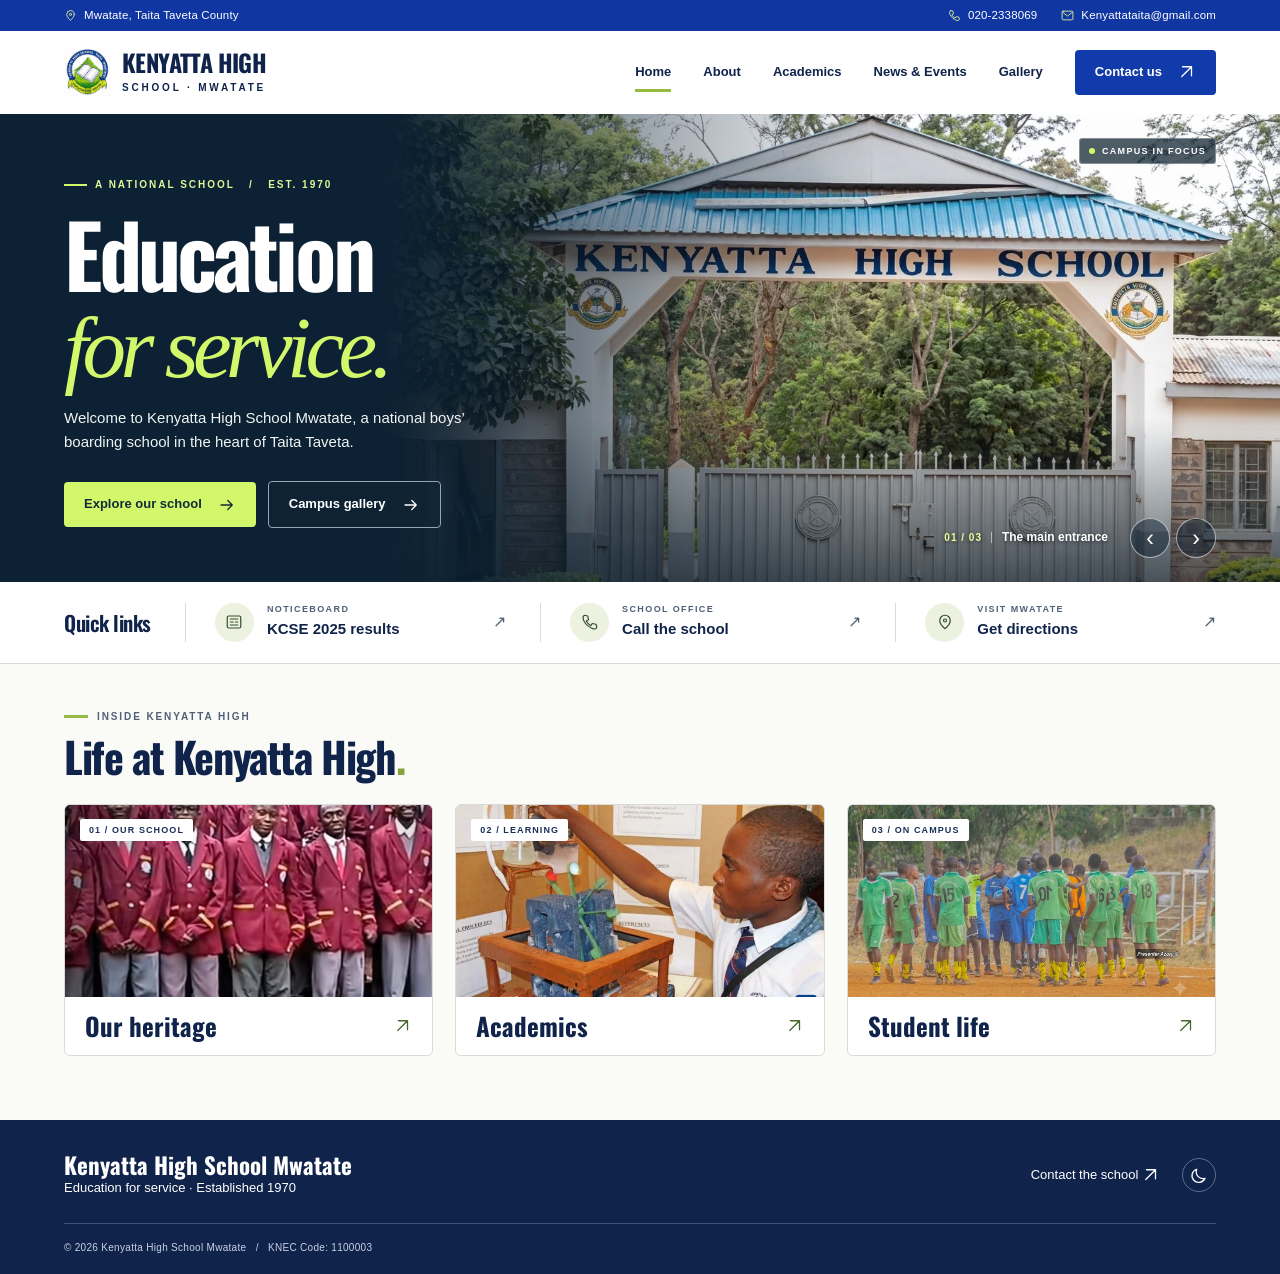
==== commit 445d09ae: "Make family quick links, campus photos and KCSE results easier to use Co-authored-by: arena-agent <2" ====
--- a/index.html
+++ b/index.html
@@ -9,7 +9,12 @@
       content="Kenyatta High School Mwatate — a national boys’ boarding school in Taita Taveta since 1970. Explore our heritage, academics and campus life."
     />
     <link rel="icon" href="favicon.ico?v=2" sizes="16x16 32x32 48x48" />
-    <link rel="icon" href="images/favicon.svg?v=2" type="image/svg+xml" sizes="any" />
+    <link
+      rel="icon"
+      href="images/favicon.svg?v=2"
+      type="image/svg+xml"
+      sizes="any"
+    />
     <link rel="stylesheet" href="css/style.css" />
     <script defer src="js/main.js"></script>
   </head>
@@ -117,19 +122,19 @@
       </div>
     </header>
     <main id="main" class="">
-      <section class="hero">
+      <section class="hero campus-hero">
         <div class="hero-copy">
           <div class="eyebrow badge">
-            <b></b> NATIONAL BOYS’ BOARDING SCHOOL
+            <b></b> A NATIONAL SCHOOL &nbsp; / &nbsp; EST. 1970
           </div>
-          <h1>KENYATTA HIGH<br /><em>MWATATE.</em></h1>
+          <h1>Education<br /><em>for service.</em></h1>
           <p>
-            Rooted in Taita Taveta since 1970. Nurturing young men through
-            knowledge, character, and service.
+            Welcome to Kenyatta High School Mwatate, a national boys’ boarding
+            school in the heart of Taita Taveta.
           </p>
           <div class="buttons">
             <a class="button lime" href="about.html"
-              >Discover our school
+              >Explore our school
               <svg
                 aria-hidden="true"
                 class="icon"
@@ -141,8 +146,8 @@
                 stroke-linejoin="round"
               >
                 <path d="M4 12h15m-6-6 6 6-6 6" /></svg></a
-            ><a class="button outline" href="academics.html"
-              >Our academics
+            ><a class="button outline" href="gallery.html"
+              >Campus gallery
               <svg
                 aria-hidden="true"
                 class="icon"
@@ -163,9 +168,10 @@
             src="images/entrance.webp"
             alt="Main entrance to Kenyatta High School"
           />
+          <div class="photo-tag"><span></span> CAMPUS IN FOCUS</div>
           <figcaption>
             <span id="caption" aria-live="polite"
-              ><b>01 / 03</b> &nbsp; THE MAIN ENTRANCE</span
+              ><b>01 / 03</b> &nbsp; The main entrance</span
             ><span class="slide-buttons"
               ><button id="prev" aria-label="Previous campus photo">‹</button
               ><button id="next" aria-label="Next campus photo">›</button></span
@@ -173,43 +179,70 @@
           </figcaption>
         </figure>
       </section>
-      <aside class="notice">
-        <div class="wrap">
-          <strong
-            ><svg
-              aria-hidden="true"
-              class="icon"
-              viewBox="0 0 24 24"
-              fill="none"
-              stroke="currentColor"
-              stroke-width="1.7"
-              stroke-linecap="round"
-              stroke-linejoin="round"
-            >
-              <path d="m3 10 15-6v15L3 14zm3 6 1 5h3l-1-5M21 9v5" />
-            </svg>
-            NOTICEBOARD</strong
-          ><a href="news.html#results"
-            >KCSE 2025 results: Celebrating academic excellence</a
-          ><a class="allnews" href="news.html"
-            >All news
-            <svg
-              aria-hidden="true"
-              class="icon"
-              viewBox="0 0 24 24"
-              fill="none"
-              stroke="currentColor"
-              stroke-width="1.7"
-              stroke-linecap="round"
-              stroke-linejoin="round"
-            >
-              <path d="M4 12h15m-6-6 6 6-6 6" /></svg
-          ></a>
+      <aside class="directory" aria-label="Family quick links">
+        <div class="wrap directory-row">
+          <h2>Quick links</h2>
+          <a href="news.html#results"
+            ><span class="dir-icon"
+              ><svg
+                class="icon"
+                aria-hidden="true"
+                viewBox="0 0 24 24"
+                fill="none"
+                stroke="currentColor"
+                stroke-width="1.6"
+                stroke-linecap="round"
+                stroke-linejoin="round"
+              >
+                <rect x="3" y="4" width="18" height="16" rx="2" />
+                <path d="M7 8h10M7 12h4m3 0h3M7 16h10" /></svg></span
+            ><span
+              ><small>NOTICEBOARD</small
+              ><strong>KCSE 2025 results</strong></span
+            ><span aria-hidden="true" class="dir-arrow">↗</span></a
+          ><a href="tel:+254202338069"
+            ><span class="dir-icon"
+              ><svg
+                class="icon"
+                aria-hidden="true"
+                viewBox="0 0 24 24"
+                fill="none"
+                stroke="currentColor"
+                stroke-width="1.6"
+                stroke-linecap="round"
+                stroke-linejoin="round"
+              >
+                <path
+                  d="m5 3 4 1 1 5-3 2c2 3 3 4 6 6l2-3 5 1 1 4c-1 6-12-1-15-5S1 4 5 3Z"
+                /></svg></span
+            ><span
+              ><small>SCHOOL OFFICE</small
+              ><strong>Call the school</strong></span
+            ><span aria-hidden="true" class="dir-arrow">↗</span></a
+          ><a
+            href="https://www.google.com/maps/dir/?api=1&amp;destination=Kenyatta+High+School+Mwatate"
+            ><span class="dir-icon"
+              ><svg
+                class="icon"
+                aria-hidden="true"
+                viewBox="0 0 24 24"
+                fill="none"
+                stroke="currentColor"
+                stroke-width="1.6"
+                stroke-linecap="round"
+                stroke-linejoin="round"
+              >
+                <path d="M19 10c0 5-7 11-7 11S5 15 5 10a7 7 0 1 1 14 0Z" />
+                <circle cx="12" cy="10" r="2" /></svg></span
+            ><span
+              ><small>VISIT MWATATE</small><strong>Get directions</strong></span
+            ><span aria-hidden="true" class="dir-arrow">↗</span></a
+          >
         </div>
       </aside>
       <section class="wrap explore">
-        <div class="kicker">DISCOVER KHM</div>
-        <h2>Explore our school<span>.</span></h2>
+        <div class="kicker">INSIDE KENYATTA HIGH</div>
+        <h2>Life at Kenyatta High<span>.</span></h2>
         <div class="cards">
           <a class="photo-card" href="about.html"
             ><div class="card-image">
--- a/css/style.css
+++ b/css/style.css
@@ -761,3 +761,399 @@
     transition: none !important;
   }
 }
+
+/* Campus panorama — keep the photography visible while protecting text contrast. */
+.campus-hero {
+  position: relative;
+  isolation: isolate;
+  display: block;
+  overflow: hidden;
+  background: #0c2133;
+}
+.campus-hero .hero-photo {
+  position: absolute;
+  inset: 0 0 0 30%;
+  z-index: -1;
+  height: auto;
+}
+.campus-hero .hero-photo > img {
+  object-position: 50% 47%;
+}
+.campus-hero .hero-photo:after {
+  inset: 0;
+  background:
+    linear-gradient(
+      90deg,
+      #0c2133,
+      rgba(12, 33, 51, 0.55) 19%,
+      transparent 55%
+    ),
+    linear-gradient(0deg, #061622a8, transparent 35%);
+}
+.campus-hero .hero-copy {
+  position: relative;
+  width: 50%;
+  padding-block: clamp(44px, 4.2vw, 74px);
+  background: none;
+  pointer-events: none;
+}
+.campus-hero .buttons a {
+  pointer-events: auto;
+}
+.campus-hero .badge {
+  border: 0;
+  padding: 0;
+  background: none;
+  color: #def799;
+  letter-spacing: 2px;
+  font-size: 10px;
+}
+.campus-hero .badge b {
+  width: 23px;
+  height: 2px;
+  border-radius: 0;
+}
+.campus-hero h1 {
+  font-size: clamp(72px, 6.8vw, 115px);
+  letter-spacing: -0.045em;
+  margin: 18px 0 16px;
+  line-height: 0.97;
+}
+.campus-hero em {
+  font-family: Georgia, "Times New Roman", serif;
+  font-weight: 400;
+  font-style: italic;
+  letter-spacing: -0.065em;
+}
+.campus-hero .hero-copy p {
+  color: #f0f4f3;
+  max-width: 405px;
+}
+.campus-hero .button.outline {
+  background: #10243388;
+  border-color: #93a6b1;
+}
+.photo-tag {
+  position: absolute;
+  z-index: 1;
+  right: var(--gut);
+  top: 24px;
+  color: white;
+  background: #0b1e2bb8;
+  border: 1px solid #ffffff52;
+  display: flex;
+  align-items: center;
+  gap: 7px;
+  padding: 5px 9px;
+  font-size: 9px;
+  font-weight: 700;
+  letter-spacing: 1.3px;
+  border-radius: 3px;
+}
+.photo-tag span {
+  height: 6px;
+  width: 6px;
+  background: var(--lime);
+  border-radius: 50%;
+}
+.campus-hero figcaption {
+  left: auto;
+  right: var(--gut);
+  gap: 22px;
+  bottom: 24px;
+  font-size: 12px;
+  letter-spacing: 0;
+  text-shadow: 0 1px 4px #0008;
+}
+.campus-hero figcaption b {
+  font-size: 10px;
+  letter-spacing: 1px;
+}
+.slide-buttons button {
+  width: 40px;
+  height: 40px;
+  background: #091d2f77;
+}
+.directory {
+  background: var(--surface);
+  border-bottom: 1px solid var(--line);
+}
+.directory-row {
+  display: grid;
+  grid-template-columns: auto repeat(3, 1fr);
+  align-items: center;
+  padding-block: 21px;
+  gap: 3%;
+}
+.directory h2 {
+  font: 600 21px/1.2 var(--display);
+  letter-spacing: -0.5px;
+}
+.directory a {
+  display: flex;
+  align-items: center;
+  gap: 13px;
+  border-left: 1px solid var(--line);
+  padding-left: 9%;
+}
+.directory small,
+.viewer-top span,
+.viewer-bottom small,
+.provisional {
+  display: block;
+  font:
+    700 9px/1.5 Arial,
+    sans-serif;
+  letter-spacing: 1.4px;
+}
+.directory small {
+  color: var(--muted);
+}
+.directory strong {
+  font-size: 15px;
+}
+.dir-icon {
+  width: 39px;
+  height: 39px;
+  display: grid;
+  place-items: center;
+  background: #edf2e0;
+  color: #354d2d;
+  border-radius: 50%;
+  flex: none;
+}
+.dir-arrow {
+  margin-left: auto;
+  color: var(--muted);
+}
+.directory a:hover strong,
+.sheet-link:hover {
+  text-decoration: underline;
+}
+.news-pair {
+  grid-template-columns: repeat(2, minmax(0, 1fr));
+}
+.result-panel {
+  scroll-margin: 20px;
+  border: 1px solid var(--line);
+  background: var(--surface);
+  border-radius: 8px;
+  padding: clamp(20px, 3vw, 40px);
+  margin: 0 0 28px;
+}
+.result-head,
+.viewer-top,
+.viewer-bottom,
+.viewer-bottom > div {
+  display: flex;
+  align-items: center;
+  justify-content: space-between;
+  gap: 10px;
+}
+.result-head h2 {
+  font-size: clamp(30px, 3vw, 47px);
+  margin: 8px 0;
+}
+.result-head h2 span {
+  color: #84a438;
+}
+.provisional {
+  background: #e9efd8;
+  color: #394b29;
+  padding: 6px 12px;
+  border-radius: 20px;
+  letter-spacing: 0.5px;
+}
+.result-stats {
+  display: grid;
+  grid-template-columns: repeat(3, 1fr);
+  margin: 16px 0 22px;
+  padding: 20px;
+  background: #112d43;
+  color: white;
+  border-radius: 4px;
+  gap: 12px;
+}
+.result-stats dt {
+  font-size: 13px;
+}
+.result-stats dd {
+  margin: 0;
+  font: 600 clamp(30px, 3vw, 45px) var(--display);
+  color: #d3f76a;
+}
+.result-stats small {
+  font-size: 0.5em;
+  color: white;
+}
+.result-panel summary {
+  cursor: pointer;
+  font-weight: bold;
+  padding: 8px 0;
+}
+.result-panel table {
+  width: min(100%, 560px);
+  border-collapse: collapse;
+  text-align: left;
+  font-variant-numeric: tabular-nums;
+}
+.result-panel caption {
+  text-align: left;
+  color: var(--muted);
+  font-size: 13px;
+  margin: 8px 0;
+}
+.result-panel th,
+.result-panel td {
+  border-bottom: 1px solid var(--line);
+  padding: 6px 10px;
+}
+.result-panel table :last-child:is(td, th) {
+  text-align: right;
+}
+.sheet-link {
+  display: inline-block;
+  margin-top: 12px;
+  text-decoration: underline;
+  font-size: 14px;
+}
+.viewer {
+  padding: 0;
+  width: min(850px, 94vw);
+  max-width: 94vw;
+  overflow: auto;
+  background: #102335;
+  color: #fff;
+  border-radius: 8px;
+}
+.viewer-top,
+.viewer-bottom {
+  padding: 10px 18px;
+}
+.viewer-top span,
+.viewer-bottom small {
+  color: #d4efaa;
+}
+.viewer-stage {
+  background: #091622;
+  touch-action: pan-y pinch-zoom;
+}
+.viewer-stage img {
+  width: 100%;
+  height: min(58dvh, 580px);
+  object-fit: contain;
+  user-select: none;
+}
+.viewer-bottom p {
+  color: #fff;
+  margin: 0;
+}
+.viewer-bottom strong {
+  display: block;
+  font: 500 21px var(--display);
+}
+.viewer button {
+  margin: 0;
+  width: 44px;
+  height: 44px;
+  border-radius: 50%;
+  border: 1px solid #7c8e9f;
+  color: white;
+  line-height: 1;
+}
+.viewer button:hover {
+  background: #354b5f;
+}
+body:has(.viewer[open]) {
+  overflow: hidden;
+}
+@media (max-width: 900px) {
+  .directory-row {
+    gap: 2%;
+  }
+  .directory a {
+    padding-left: 6%;
+    gap: 8px;
+  }
+  .dir-arrow {
+    display: none;
+  }
+}
+@media (max-width: 750px) {
+  .campus-hero .hero-copy {
+    width: 100%;
+    padding: 32px var(--gut) 24px;
+    background: linear-gradient(110deg, #102838, #112d44);
+  }
+  .campus-hero h1 {
+    font-size: clamp(63px, 11vw, 84px);
+  }
+  .campus-hero .hero-photo {
+    position: relative;
+    inset: auto;
+    z-index: 0;
+    height: clamp(190px, 44vw, 280px);
+  }
+  .campus-hero .hero-photo:after {
+    background: linear-gradient(0deg, #081929bd, transparent 50%);
+  }
+  .campus-hero figcaption {
+    left: var(--gut);
+    bottom: 12px;
+  }
+  .photo-tag {
+    top: 12px;
+  }
+  .directory-row {
+    grid-template-columns: repeat(3, minmax(0, 1fr));
+    padding-block: 16px;
+    gap: 0;
+  }
+  .directory h2 {
+    display: none;
+  }
+  .directory a {
+    flex-direction: column;
+    gap: 6px;
+    padding: 0 4px;
+    text-align: center;
+  }
+  .directory a:first-of-type {
+    border: 0;
+  }
+  .directory small {
+    font-size: 8px;
+    letter-spacing: 0.5px;
+  }
+  .directory strong {
+    font-size: 12px;
+    display: block;
+  }
+  .dir-icon {
+    width: 34px;
+    height: 34px;
+  }
+  .news-pair {
+    grid-template-columns: 1fr;
+  }
+  .result-stats {
+    padding: 14px;
+    gap: 8px;
+  }
+  .result-stats dt {
+    font-size: 11px;
+  }
+  .result-stats dd {
+    font-size: 26px;
+  }
+  .result-head {
+    flex-wrap: wrap;
+  }
+  .contactgrid aside {
+    grid-row: 1;
+  }
+  .viewer-top,
+  .viewer-bottom {
+    padding: 10px 12px;
+  }
+}
